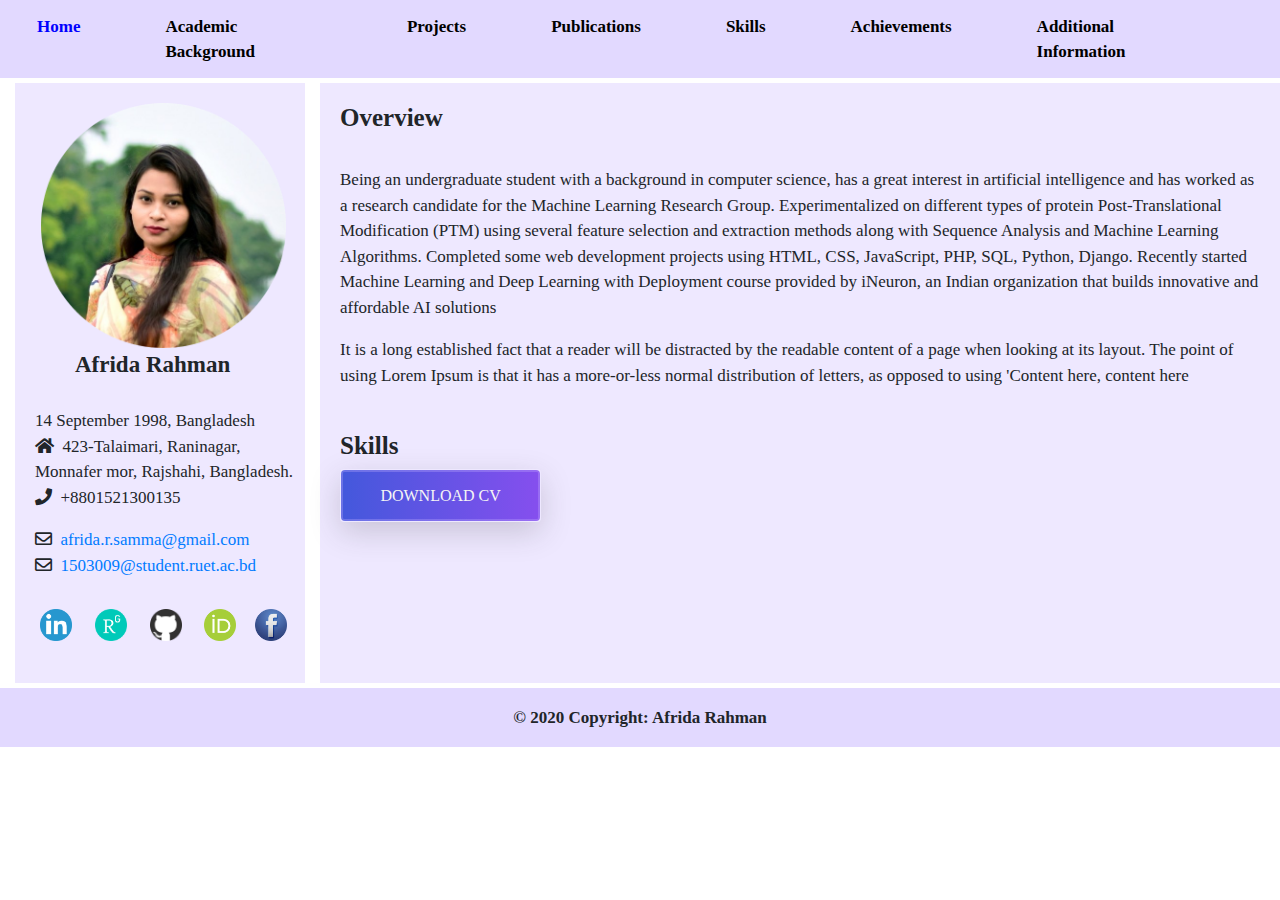
==== Index.html @ b827f850 "init commit" ====
<!DOCTYPE html>
<html lang="en">

<head>
    <meta charset="UTF-8">
    <meta name="viewport" content="width=device-width, initial-scale=1.0">
    <meta http-equiv="X-UA-Compatible" content="ie=edge">
    <title>Samma's Portfolio</title>


    <!--  Bootstrap css file  -->
    <link rel="stylesheet" href="./css/bootstrap.min.css">

    <!--  font awesome icons  -->
    <link rel="stylesheet" href="./css/all.min.css">


    <!--  Magnific Popup css file  -->
    <link rel="stylesheet" href="./vendor/Magnific-Popup/dist/magnific-popup.css">


    <!--  Owl-carousel css file  -->
    <link rel="stylesheet" href="./vendor/owl-carousel/css/owl.carousel.min.css">
    <link rel="stylesheet" href="./vendor/owl-carousel/css/owl.theme.default.min.css">


    <!--  custom css file  -->
    <link rel="stylesheet" href="./css/style.css">

    <!--  Responsive css file  -->
   <!--  <link rel="stylesheet" href="./css/responsive.css"> -->

</head>

<body>


    <!--  ======================= Start Header Area ============================== -->

    <header class="header_area">
        <div class="main-menu">
            <nav class="navbar navbar-expand-lg navbar-light">
                <button class="navbar-toggler" type="button" data-toggle="collapse" data-target="#navbarTogglerDemo01" aria-controls="navbarTogglerDemo01" aria-expanded="false" aria-label="Toggle navigation">
                  <span class="navbar-toggler-icon"></span>
                </button>
                <div class="collapse navbar-collapse" id="navbarTogglerDemo01">
                  <ul class="navbar-nav mr-auto mt-2 mt-lg-0">
                    <li class="nav-item active">
                      <a class="nav-link" href="./Index.html">Home</a>
                    </li>
                    <li class="nav-item">
                        <a class="nav-link" href="./Academic Background.html">Academic Background</a>
                    </li>
                    <li class="nav-item">
                        <a class="nav-link" href="./Projects.html">Projects</a>
                    </li>
                    <li class="nav-item">
                        <a class="nav-link" href="./Publications.html">Publications</a>
                    </li>
                    <li class="nav-item">
                        <a class="nav-link" href="./Skills.html">Skills</a>
                    </li>
                    <li class="nav-item">
                        <a class="nav-link" href="./Achievements.html">Achievements</a>
                    </li>
                    <li class="nav-item">
                        <a class="nav-link" href="./Contact.html">Additional Information</a>
                    </li>
                  </ul>
                </div>
              </nav>
        </div>
    </header>

    <!--  ======================= End Header Area ============================== -->
    <!--  ======================= start left-bar Area ============================== -->
    <main class="site-main">
		
		<section class="about-area"">
            <div class="container-fluid" >
                <div class="row">
                    <div class="col-lg-3 col-md-12">
                        <div class="about-image">
                            <img src="./img/me-c.png" class="img-fluid" style="height:245px; padding-left:6px;" alt="Responsive image"/>
							<p> 
							  <strong style="padding-left:40px; font-size:23px;">Afrida Rahman</strong></br></br>
							  14 September 1998, Bangladesh</br>
							  <i class="fas fa-home"></i> &nbsp;423-Talaimari, Raninagar, Monnafer mor, Rajshahi, Bangladesh.</br>
							  <i class="fas fa-phone"></i>&nbsp; +8801521300135</br>
							  
							  <li class="far fa-envelope">&nbsp;&nbsp;<a href="mailto:afrida.r.samma@gmail.com">afrida.r.samma@gmail.com</a></li>
							  <li class="far fa-envelope">&nbsp;&nbsp;<a href="mailto:1503009@student.ruet.ac.bd">1503009@student.ruet.ac.bd</a></li>
							  </br></br>
							  
							  <div>
							  <a href="https://www.linkedin.com/in/afridarahman/">
								  <img src="./img/link.png" alt="Linkedin"  style="width:42px;height:42px;padding:5px;">
							  </a>&nbsp;
							  <a href="https://www.researchgate.net/profile/Afrida_Rahman2">
								  <img src="./img/research.png" alt="ResearchGate"  style="width:42px;height:42px;padding:5px;">
							  </a>&nbsp;
							  <a href="https://github.com/AfridaRSam">
								  <img src="./img/github.png" alt="GitHub"  style="width:42px;height:42px;padding:5px;">
							  </a>&nbsp;
							  <a itemprop="sameAs" 
							  content="https://orcid.org/0000-0002-6724-0338" href="https://orcid.org/0000-0002-6724-0338" 
							  target="orcid.widget" rel="me noopener noreferrer">
							  <img src="./img/orcid.png" 
							  style="width:42px;height:42px;padding:5px;" alt="ORCID"></a>&nbsp;
							  <a href="https://www.facebook.com/profile.php?id=100010995120492">
								  <img src="./img/fb.png" alt="facebook"  style="width:42px;height:42px;padding:5px;">
							  </a>
							</div>
						  </p>
                        </div>
                    </div>
                    <div class="col-lg-9 col-md-12 about-title">
                        <h3>Overview</h3>
                        <div class="paragraph py-4" >
                            <p>
                                Being an undergraduate student with a background in computer science, has a great interest in artificial intelligence and has worked as a research candidate for the Machine Learning Research Group. Experimentalized on different types of protein Post-Translational Modification (PTM) using several feature selection and extraction methods along with Sequence Analysis and Machine Learning Algorithms. Completed some web development projects using HTML, CSS, JavaScript, PHP, SQL, Python, Django. Recently started Machine Learning and Deep Learning with Deployment course provided by iNeuron, an Indian organization that builds innovative and affordable AI solutions</p>
                            <p>
                                It is a long established fact that a reader will be distracted by the readable content
                                of a page when looking at its layout. The point of using Lorem Ipsum is that it has a
                                more-or-less normal distribution of letters, as opposed to using 'Content here, content
                                here
                            </p>
                        </div>
						<h3>Skills</h3>
                        <button type="button" class="btn button primary-button text-uppercase">Download cv</button>
                    </div>
                </div>
            </div>
        </section>
       <!--  ======================= start left-bar Area ============================== -->
    </main>
    <!--  ======================= End Main Area ================================ -->

  <!--  ====================== start footer Area =============================  -->
<footer class="page-footer font-small cyan darken-3" style="background-color:rgba(198, 179, 255,0.5);">

  <!-- Copyright -->
  <div class="footer-copyright text-center py-3"><b>© 2020 Copyright: Afrida Rahman </b></div>
  <!-- Copyright -->

</footer>
<!--  ====================== End footer Area =============================  -->

    <!--  Jquery js file  -->
    <script src="./js/jquery.3.4.1.js"></script>

    <!--  Bootstrap js file  -->
    <script src="./js/bootstrap.min.js"></script>

    <!--  isotope js library  -->
    <script src="./vendor/isotope/isotope.min.js"></script>

    <!--  Magnific popup script file  -->
    <script src="./vendor/Magnific-Popup/dist/jquery.magnific-popup.min.js"></script>

    <!--  Owl-carousel js file  -->
    <script src="./vendor/owl-carousel/js/owl.carousel.min.js"></script>

    <!--  custom js file  -->
    <script src="./js/main.js"></script>


</body>

</html>
---- css/style.css ----
/* import fonts from fonts.css file */ 
@import url(./fonts.css);


/* css variables */ 
@import url(./partials/_variables.css);

/* import global styling */ 
@import url(./partials/_global.css);



/* *****start navigation***** */ 
*{
	font-family: 'Times New Roman', Times, serif;
	font-size: 17px;
}

.header_area .main-menu .navbar{
    background-color: rgba(198, 179, 255,0.5); 
    font-family: 'Times New Roman', Times, serif;
    font-weight: bold;	
	position : auto;
}
.header_area .main-menu .nav-item .nav-link{
    padding:5px 65px 5px 20px;
    color:black;
}
.header_area .main-menu .navbar-nav .active a{
    color:blue;
}
.header_area .main-menu .navbar-nav a:hover{
    background: blue;
    -webkit-background-clip: text;
    -webkit-text-fill-color: transparent;
}

/* *****end navigation****** */ 

/* *****start left bar****** */
.site-main .about-area .about-image{
	background-color: rgba(198, 179, 255,0.3); 
	padding-left: 20px;
	padding-top:20px;
	padding-bottom:20px;
	margin-top:5px ;
	margin-bottom:5px;
	position:sticky;
	height:98.5%;
}

/* *****end left bar***** */


/* *****start middle card***** */
.site-main .about-area .about-title{
	padding-left: 20px;
	padding-right:20px;
	padding-top:20px;
	padding-bottom:20px;
	margin-top:5px ;
	margin-bottom:5px;

	background-color: rgba(198, 179, 255,0.3); 
}
/* *****end middle card***** */

/* *****start middle card for publictions***** */
.site-main .about-area .about-title .heading{
    font-size: 25px;
    font-weight: bold;
}
.site-main .about-area .about-title .heading-for-journal{
    font-size: 20px;
    font-weight: bold;
    margin-left: 1%;
    padding-top: 10px;
    padding-bottom: 0px;
}
.site-main .about-area .about-title .card{
    margin-left:20px;
    margin-top: 16px; 
}
.site-main .about-area .about-title .card .card-header:hover{
    box-shadow: var(--box-shadow);
}
.site-main .about-area .about-title .card .card-header{
    font-size: 17px;
    background-color:rgba(198, 179, 255,0.1);
}
.site-main .about-area .about-title .card .card-body {
    padding-top:7px;
    padding-bottom: 0px;
    font-size: 17px;    
}

/* *****end middle card for publictions***** */

/* *****start middle card for background***** */
.site-main .about-area .about-title .academic-class .container h2{
	padding-top:20px;
	padding-bottom:10px;
    font-size: 25px;
    font-weight: bold;
}
.site-main .about-area .about-title .academic-class .container{
	font-size:17px;
	
}
/* *****end middle card for background***** */
/* *****start middle card for skill***** */
.myIcon{
  margin: 5px;
}
.myIcon-space{
  margin-top: 5px;
  margin-bottom: 5px;
  padding: none;
}
/* *****end middle card for skill***** */
/* *****start middle card for achievement***** */

.site-main .about-area .about-title ul li{
	font-size:17px;
}
.site-main .about-area .about-title h3{
    font-size: 25px;
    font-weight: bold;
}

/* *****start middle card for achievement***** */
---- css/responsive.css ----
/* if the viewport is equal to 340px or less than that */ 
@media only screen and (max-width: 340px){
    .header_area .main-menu .navbar,
    .header_area .main-menu .navbar .navbar-brand,
    .site-main .subscribe-us-area .subscribe .subscribe-title,
    .site-main .subscribe-us-area .subscribe .subscribe-title p, h4,
    .site-main .services-area,
    .site-main .subscribe-us-area .subscribe
    {
        padding: 2%;
        margin: 0%;
    }

    .site-main .site-banner .site-title h1{
        font-size: 41px;
    }

    .site-main .subscribe-us-area .subscribe form .input-textbox input{
        width: 15rem    !important;
    }

    .site-main > .services-area .services{
        width: 13rem;
    }

}


/* if the viewport is equal to 340px or less than that */ 
@media only screen and (max-width: 792px){
    .site-main .about-area .about-title h2 > span{
        font-size: 31px;
        letter-spacing: 10px;
    }

    .site-main .brand-area .experience-area .years-area{
        padding-left: 1%;
        width: 49%;
    }

    .site-main .brand-area .experience-area .bg-panel{
        margin-left: 30%;
        width: 80%;   
    }

    .site-main .brand-area .experience-area .call-area{
        padding-left: 3%;
    }

    .site-main .project-area .button-group button{
        font: normal 500 18px/40px var(--roboto);
    }

    .site-main .about-area .about-title p{
        padding: 0%;
    }

    .site-main .subscribe-us-area .subscribe form .input-textbox input{
        width: 20rem;
        margin: 5%;
    }
}



/* if the viewport is equal to 1910px or less than that */ 
@media only screen and (max-width: 1910px){
    .header_area .main-menu .navbar{
        padding: 1rem;
    }

    .container{
        max-width: 90%;
    }

    .site-main .brand-area,
    .site-main .services-area .services-title,
    .site-main .about-area{
        padding: 3% 4%;
    }


}
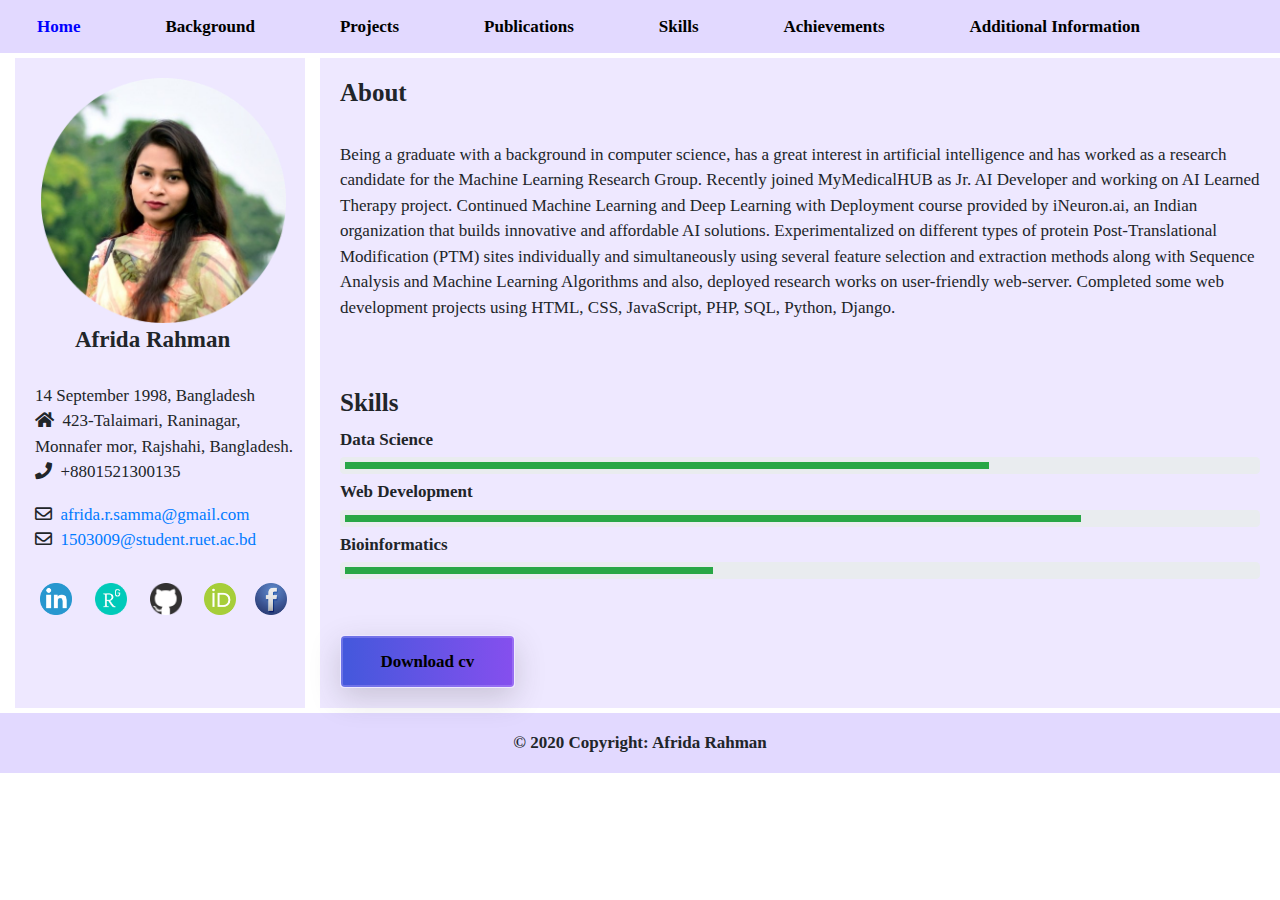
==== commit e8fb49c2: "changecv" ====
--- a/Index.html
+++ b/Index.html
@@ -5,7 +5,7 @@
     <meta charset="UTF-8">
     <meta name="viewport" content="width=device-width, initial-scale=1.0">
     <meta http-equiv="X-UA-Compatible" content="ie=edge">
-    <title>Samma's Portfolio</title>
+    <title>Home</title>
 
 
     <!--  Bootstrap css file  -->
@@ -49,7 +49,7 @@
                       <a class="nav-link" href="./Index.html">Home</a>
                     </li>
                     <li class="nav-item">
-                        <a class="nav-link" href="./Academic Background.html">Academic Background</a>
+                        <a class="nav-link" href="./Academic Background.html">Background</a>
                     </li>
                     <li class="nav-item">
                         <a class="nav-link" href="./Projects.html">Projects</a>
@@ -115,19 +115,30 @@
                         </div>
                     </div>
                     <div class="col-lg-9 col-md-12 about-title">
-                        <h3>Overview</h3>
+                        <h3>About</h3>
                         <div class="paragraph py-4" >
-                            <p>
-                                Being an undergraduate student with a background in computer science, has a great interest in artificial intelligence and has worked as a research candidate for the Machine Learning Research Group. Experimentalized on different types of protein Post-Translational Modification (PTM) using several feature selection and extraction methods along with Sequence Analysis and Machine Learning Algorithms. Completed some web development projects using HTML, CSS, JavaScript, PHP, SQL, Python, Django. Recently started Machine Learning and Deep Learning with Deployment course provided by iNeuron, an Indian organization that builds innovative and affordable AI solutions</p>
-                            <p>
-                                It is a long established fact that a reader will be distracted by the readable content
-                                of a page when looking at its layout. The point of using Lorem Ipsum is that it has a
-                                more-or-less normal distribution of letters, as opposed to using 'Content here, content
-                                here
+                            <p>Being a graduate with a background in computer science, has a great interest in artificial intelligence and has worked as a research candidate for the Machine Learning Research Group. Recently joined MyMedicalHUB as Jr. AI Developer and working on AI Learned Therapy project. Continued Machine Learning and Deep Learning with Deployment course provided by iNeuron.ai, an Indian organization that builds innovative and affordable AI solutions. Experimentalized on different types of protein Post-Translational Modification (PTM) sites individually and simultaneously using several feature selection and extraction methods along with Sequence Analysis and Machine Learning Algorithms and also, deployed research works on user-friendly web-server. Completed some web development projects using HTML, CSS, JavaScript, PHP, SQL, Python, Django.
                             </p>
                         </div>
+						<br>
 						<h3>Skills</h3>
-                        <button type="button" class="btn button primary-button text-uppercase">Download cv</button>
+						<strong> Data Science </strong>
+						<div class="progress myIcon-space">
+						  <div class="progress-bar bg-success myIcon" role="progressbar" style="width: 70%" aria-valuenow="25" aria-valuemin="0" aria-valuemax="100"></div>
+						</div>
+						
+						<strong> Web Development </strong>
+						<div class="progress myIcon-space">
+						  <div class="progress-bar bg-success myIcon" role="progressbar" style="width: 80%" aria-valuenow="25" aria-valuemin="0" aria-valuemax="100"></div>
+						</div>
+						
+						<strong> Bioinformatics </strong>
+						<div class="progress myIcon-space">
+						  <div class="progress-bar bg-success myIcon" role="progressbar" style="width: 40%" aria-valuenow="25" aria-valuemin="0" aria-valuemax="100"></div>
+						</div>
+						<br></br>
+                        <button type="button" class="btn button primary-button " style="font-family:'Times New Roman', Times, serif;">
+						<a href="./img/CV_Afrida_Rahman.pdf" style="color:black;"download><b>Download cv</b></a></button>
                     </div>
                 </div>
             </div>
--- a/css/style.css
+++ b/css/style.css
@@ -76,11 +76,12 @@
     font-weight: bold;
     margin-left: 1%;
     padding-top: 10px;
-    padding-bottom: 0px;
+    padding-bottom: 10px;
 }
 .site-main .about-area .about-title .card{
     margin-left:20px;
     margin-top: 16px; 
+	margin-bottom:20px;
 }
 .site-main .about-area .about-title .card .card-header:hover{
     box-shadow: var(--box-shadow);
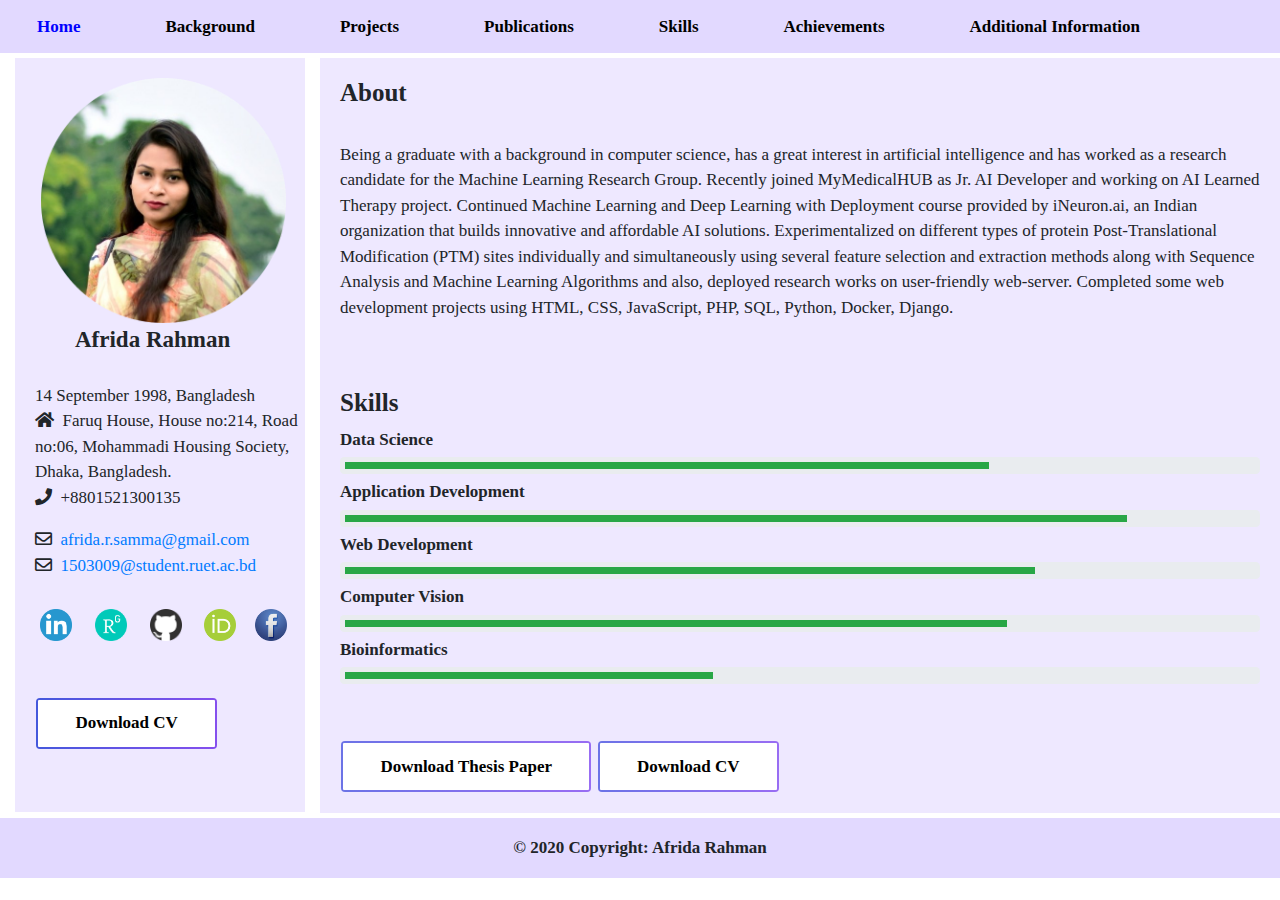
==== commit 84fe6cb8: "changed the position of thesis" ====
--- a/Index.html
+++ b/Index.html
@@ -85,7 +85,7 @@
 							<p> 
 							  <strong style="padding-left:40px; font-size:23px;">Afrida Rahman</strong></br></br>
 							  14 September 1998, Bangladesh</br>
-							  <i class="fas fa-home"></i> &nbsp;423-Talaimari, Raninagar, Monnafer mor, Rajshahi, Bangladesh.</br>
+							  <i class="fas fa-home"></i> &nbsp;Faruq House, House no:214, Road no:06, Mohammadi Housing Society, Dhaka, Bangladesh.</br>
 							  <i class="fas fa-phone"></i>&nbsp; +8801521300135</br>
 							  
 							  <li class="far fa-envelope">&nbsp;&nbsp;<a href="mailto:afrida.r.samma@gmail.com">afrida.r.samma@gmail.com</a></li>
@@ -99,7 +99,7 @@
 							  <a href="https://www.researchgate.net/profile/Afrida_Rahman2">
 								  <img src="./img/research.png" alt="ResearchGate"  style="width:42px;height:42px;padding:5px;">
 							  </a>&nbsp;
-							  <a href="https://github.com/AfridaRSam">
+							  <a href="https://github.com/Afrida-Rahman">
 								  <img src="./img/github.png" alt="GitHub"  style="width:42px;height:42px;padding:5px;">
 							  </a>&nbsp;
 							  <a itemprop="sameAs" 
@@ -111,13 +111,17 @@
 								  <img src="./img/fb.png" alt="facebook"  style="width:42px;height:42px;padding:5px;">
 							  </a>
 							</div>
+							
+							  </br></br>
+							  <button type="button" class="btn button secondary-button " style="font-family:'Times New Roman', Times, serif;">
+						      <a href="./documents/CV_Afrida_Rahman.pdf" style="color:black;"download><b>Download CV</b></a></button>
 						  </p>
                         </div>
                     </div>
                     <div class="col-lg-9 col-md-12 about-title">
                         <h3>About</h3>
                         <div class="paragraph py-4" >
-                            <p>Being a graduate with a background in computer science, has a great interest in artificial intelligence and has worked as a research candidate for the Machine Learning Research Group. Recently joined MyMedicalHUB as Jr. AI Developer and working on AI Learned Therapy project. Continued Machine Learning and Deep Learning with Deployment course provided by iNeuron.ai, an Indian organization that builds innovative and affordable AI solutions. Experimentalized on different types of protein Post-Translational Modification (PTM) sites individually and simultaneously using several feature selection and extraction methods along with Sequence Analysis and Machine Learning Algorithms and also, deployed research works on user-friendly web-server. Completed some web development projects using HTML, CSS, JavaScript, PHP, SQL, Python, Django.
+                            <p>Being a graduate with a background in computer science, has a great interest in artificial intelligence and has worked as a research candidate for the Machine Learning Research Group. Recently joined MyMedicalHUB as Jr. AI Developer and working on AI Learned Therapy project. Continued Machine Learning and Deep Learning with Deployment course provided by iNeuron.ai, an Indian organization that builds innovative and affordable AI solutions. Experimentalized on different types of protein Post-Translational Modification (PTM) sites individually and simultaneously using several feature selection and extraction methods along with Sequence Analysis and Machine Learning Algorithms and also, deployed research works on user-friendly web-server. Completed some web development projects using HTML, CSS, JavaScript, PHP, SQL, Python, Docker, Django.
                             </p>
                         </div>
 						<br>
@@ -125,11 +129,20 @@
 						<strong> Data Science </strong>
 						<div class="progress myIcon-space">
 						  <div class="progress-bar bg-success myIcon" role="progressbar" style="width: 70%" aria-valuenow="25" aria-valuemin="0" aria-valuemax="100"></div>
+						</div>						
+						<strong> Application Development </strong>
+						<div class="progress myIcon-space">
+						  <div class="progress-bar bg-success myIcon" role="progressbar" style="width: 85%" aria-valuenow="25" aria-valuemin="0" aria-valuemax="100"></div>
 						</div>
 						
 						<strong> Web Development </strong>
 						<div class="progress myIcon-space">
-						  <div class="progress-bar bg-success myIcon" role="progressbar" style="width: 80%" aria-valuenow="25" aria-valuemin="0" aria-valuemax="100"></div>
+						  <div class="progress-bar bg-success myIcon" role="progressbar" style="width: 75%" aria-valuenow="25" aria-valuemin="0" aria-valuemax="100"></div>
+						</div>
+						
+						<strong> Computer Vision </strong>
+						<div class="progress myIcon-space">
+						  <div class="progress-bar bg-success myIcon" role="progressbar" style="width: 72%" aria-valuenow="25" aria-valuemin="0" aria-valuemax="100"></div>
 						</div>
 						
 						<strong> Bioinformatics </strong>
@@ -137,8 +150,10 @@
 						  <div class="progress-bar bg-success myIcon" role="progressbar" style="width: 40%" aria-valuenow="25" aria-valuemin="0" aria-valuemax="100"></div>
 						</div>
 						<br></br>
-                        <button type="button" class="btn button primary-button " style="font-family:'Times New Roman', Times, serif;">
-						<a href="./img/CV_Afrida_Rahman.pdf" style="color:black;"download><b>Download cv</b></a></button>
+						<button type="button" class="btn button secondary-button " style="font-family:'Times New Roman', Times, serif;">
+						<a href="./documents/BSc_Thesis.pdf" style="color:black;"download><b>Download Thesis Paper</b></a></button>
+                        <button type="button" class="btn button secondary-button " style="font-family:'Times New Roman', Times, serif;">
+						<a href="./documents/CV_Afrida_Rahman.pdf" style="color:black;"download><b>Download CV</b></a></button>
                     </div>
                 </div>
             </div>
@@ -178,4 +193,4 @@
 
 </body>
 
-</html>+</html>
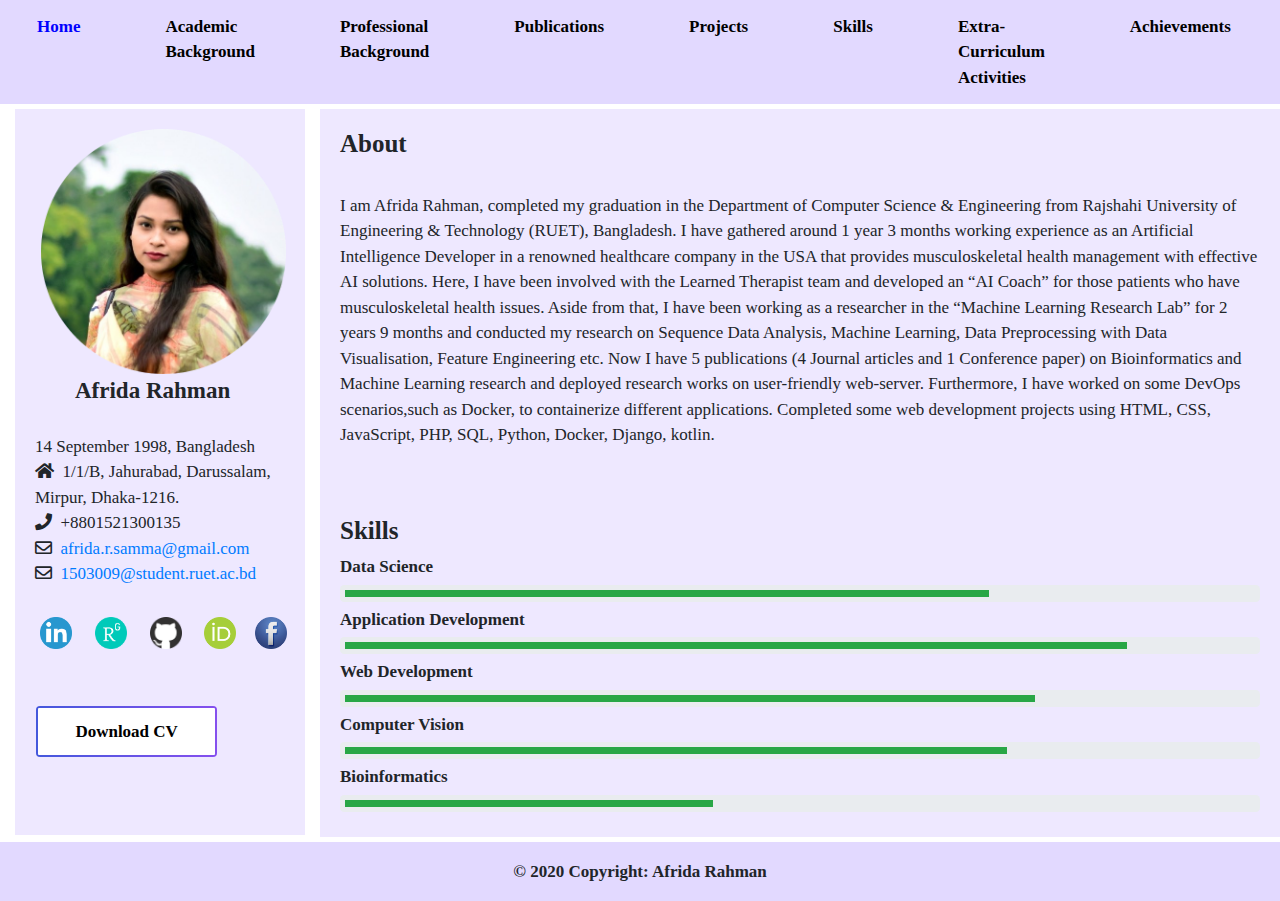
==== commit 0691b432: "fixed issues" ====
--- a/Index.html
+++ b/Index.html
@@ -49,22 +49,28 @@
                       <a class="nav-link" href="./Index.html">Home</a>
                     </li>
                     <li class="nav-item">
-                        <a class="nav-link" href="./Academic Background.html">Background</a>
+                        <a class="nav-link" href="./Academic Background.html">Academic Background</a>
+                    </li>
+                    <li class="nav-item">
+                        <a class="nav-link" href="./professional Background.html">Professional Background</a>
+                    </li>
+                    <li class="nav-item">
+                        <a class="nav-link" href="./Publications.html">Publications</a>
                     </li>
                     <li class="nav-item">
                         <a class="nav-link" href="./Projects.html">Projects</a>
                     </li>
                     <li class="nav-item">
-                        <a class="nav-link" href="./Publications.html">Publications</a>
-                    </li>
-                    <li class="nav-item">
                         <a class="nav-link" href="./Skills.html">Skills</a>
                     </li>
                     <li class="nav-item">
+                        <a class="nav-link" href="./Extra-Curriculum Activities.html">Extra-Curriculum Activities</a>
+                    </li>
+                    <li class="nav-item">                
                         <a class="nav-link" href="./Achievements.html">Achievements</a>
                     </li>
                     <li class="nav-item">
-                        <a class="nav-link" href="./Contact.html">Additional Information</a>
+                        <a class="nav-link" href="./References.html">References</a>
                     </li>
                   </ul>
                 </div>
@@ -76,16 +82,15 @@
     <!--  ======================= start left-bar Area ============================== -->
     <main class="site-main">
 		
-		<section class="about-area"">
+		<section class="about-area">
             <div class="container-fluid" >
                 <div class="row">
-                    <div class="col-lg-3 col-md-12">
+<div class="col-lg-3 col-md-12">
                         <div class="about-image">
-                            <img src="./img/me-c.png" class="img-fluid" style="height:245px; padding-left:6px;" alt="Responsive image"/>
-							<p> 
+                            <img src="./img/me-c.png" class="img-fluid" style="height:245px; padding-left:6px;" alt="Responsive image"/></br>
 							  <strong style="padding-left:40px; font-size:23px;">Afrida Rahman</strong></br></br>
 							  14 September 1998, Bangladesh</br>
-							  <i class="fas fa-home"></i> &nbsp;Faruq House, House no:214, Road no:06, Mohammadi Housing Society, Dhaka, Bangladesh.</br>
+							  <i class="fas fa-home"></i> &nbsp;1/1/B, Jahurabad, Darussalam, Mirpur, Dhaka-1216.</br>
 							  <i class="fas fa-phone"></i>&nbsp; +8801521300135</br>
 							  
 							  <li class="far fa-envelope">&nbsp;&nbsp;<a href="mailto:afrida.r.samma@gmail.com">afrida.r.samma@gmail.com</a></li>
@@ -112,6 +117,7 @@
 							  </a>
 							</div>
 							
+							
 							  </br></br>
 							  <button type="button" class="btn button secondary-button " style="font-family:'Times New Roman', Times, serif;">
 						      <a href="./documents/CV_Afrida_Rahman.pdf" style="color:black;"download><b>Download CV</b></a></button>
@@ -121,7 +127,14 @@
                     <div class="col-lg-9 col-md-12 about-title">
                         <h3>About</h3>
                         <div class="paragraph py-4" >
-                            <p>Being a graduate with a background in computer science, has a great interest in artificial intelligence and has worked as a research candidate for the Machine Learning Research Group. Recently joined MyMedicalHUB as Jr. AI Developer and working on AI Learned Therapy project. Continued Machine Learning and Deep Learning with Deployment course provided by iNeuron.ai, an Indian organization that builds innovative and affordable AI solutions. Experimentalized on different types of protein Post-Translational Modification (PTM) sites individually and simultaneously using several feature selection and extraction methods along with Sequence Analysis and Machine Learning Algorithms and also, deployed research works on user-friendly web-server. Completed some web development projects using HTML, CSS, JavaScript, PHP, SQL, Python, Docker, Django.
+                            <p> I am Afrida Rahman, completed my graduation in the Department of Computer Science & Engineering from Rajshahi University of Engineering & Technology (RUET),
+                                Bangladesh. I have gathered around 1 year 3 months working experience as an Artificial Intelligence Developer in a renowned healthcare company in the USA that
+                                provides musculoskeletal health management with effective AI solutions. Here, I have been involved with the Learned Therapist team and developed an “AI Coach” for those patients who have musculoskeletal health issues.
+                            Aside from that, I have been working as a researcher in the “Machine Learning Research Lab” for 2 years 9 months and
+                                conducted my research on Sequence Data Analysis, Machine Learning, Data Preprocessing with Data Visualisation, Feature Engineering etc.
+                                Now I have 5 publications (4 Journal articles and 1 Conference paper) on Bioinformatics and Machine Learning research and deployed research works on user-friendly web-server.
+                            Furthermore, I have worked on some DevOps scenarios,such as Docker, to containerize different applications.
+                                Completed some web development projects using HTML, CSS, JavaScript, PHP, SQL, Python, Docker, Django, kotlin.
                             </p>
                         </div>
 						<br>
@@ -149,11 +162,6 @@
 						<div class="progress myIcon-space">
 						  <div class="progress-bar bg-success myIcon" role="progressbar" style="width: 40%" aria-valuenow="25" aria-valuemin="0" aria-valuemax="100"></div>
 						</div>
-						<br></br>
-						<button type="button" class="btn button secondary-button " style="font-family:'Times New Roman', Times, serif;">
-						<a href="./documents/BSc_Thesis.pdf" style="color:black;"download><b>Download Thesis Paper</b></a></button>
-                        <button type="button" class="btn button secondary-button " style="font-family:'Times New Roman', Times, serif;">
-						<a href="./documents/CV_Afrida_Rahman.pdf" style="color:black;"download><b>Download CV</b></a></button>
                     </div>
                 </div>
             </div>
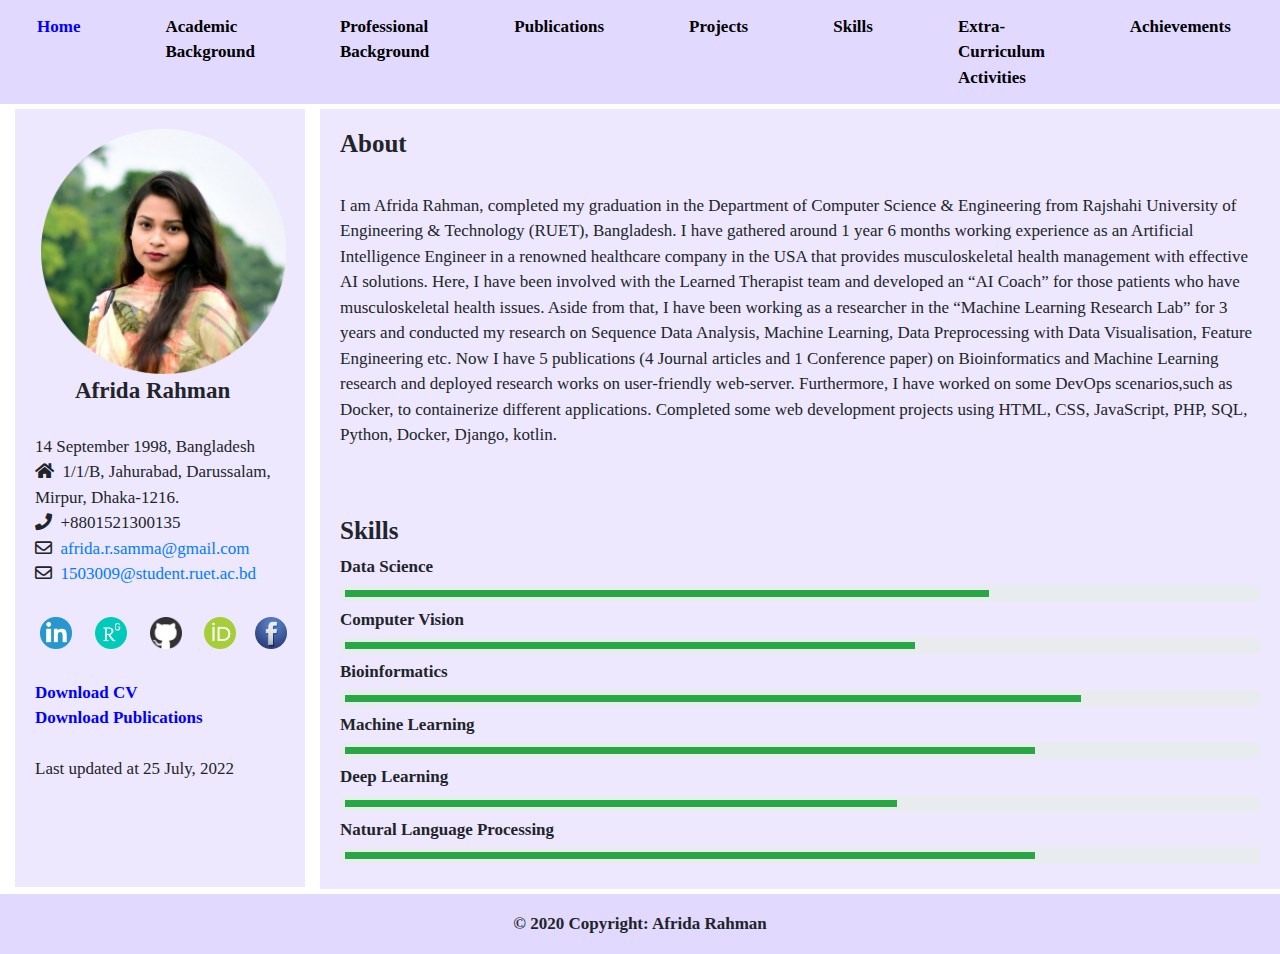
==== commit 9d67d56b: "Added publications pdf" ====
--- a/Index.html
+++ b/Index.html
@@ -85,7 +85,7 @@
 		<section class="about-area">
             <div class="container-fluid" >
                 <div class="row">
-<div class="col-lg-3 col-md-12">
+                    <div class="col-lg-3 col-md-12">
                         <div class="about-image">
                             <img src="./img/me-c.png" class="img-fluid" style="height:245px; padding-left:6px;" alt="Responsive image"/></br>
 							  <strong style="padding-left:40px; font-size:23px;">Afrida Rahman</strong></br></br>
@@ -115,26 +115,23 @@
 							  <a href="https://www.facebook.com/profile.php?id=100010995120492">
 								  <img src="./img/fb.png" alt="facebook"  style="width:42px;height:42px;padding:5px;">
 							  </a>
-							</div>
-							
-							
-							  </br></br>
-							  <button type="button" class="btn button secondary-button " style="font-family:'Times New Roman', Times, serif;">
-						      <a href="./documents/CV_Afrida_Rahman.pdf" style="color:black;"download><b>Download CV</b></a></button>
-						  </p>
+							</div><br>
+							<a href="./documents/CV_Afrida_Rahman.pdf" style="color:blue;"download><b>Download CV</b></a><br>
+							<a href="./documents/Publications.pdf" style="color:blue;"download><b>Download Publications</b></a>
+							<br><br><p>Last updated at 25 July, 2022</p>
                         </div>
                     </div>
                     <div class="col-lg-9 col-md-12 about-title">
                         <h3>About</h3>
                         <div class="paragraph py-4" >
                             <p> I am Afrida Rahman, completed my graduation in the Department of Computer Science & Engineering from Rajshahi University of Engineering & Technology (RUET),
-                                Bangladesh. I have gathered around 1 year 3 months working experience as an Artificial Intelligence Developer in a renowned healthcare company in the USA that
-                                provides musculoskeletal health management with effective AI solutions. Here, I have been involved with the Learned Therapist team and developed an “AI Coach” for those patients who have musculoskeletal health issues.
-                            Aside from that, I have been working as a researcher in the “Machine Learning Research Lab” for 2 years 9 months and
-                                conducted my research on Sequence Data Analysis, Machine Learning, Data Preprocessing with Data Visualisation, Feature Engineering etc.
-                                Now I have 5 publications (4 Journal articles and 1 Conference paper) on Bioinformatics and Machine Learning research and deployed research works on user-friendly web-server.
-                            Furthermore, I have worked on some DevOps scenarios,such as Docker, to containerize different applications.
-                                Completed some web development projects using HTML, CSS, JavaScript, PHP, SQL, Python, Docker, Django, kotlin.
+                                Bangladesh. I have gathered around 1 year 6 months working experience as an Artificial Intelligence Engineer in a renowned healthcare company in the USA that
+                                provides musculoskeletal health management with effective AI solutions. Here, I have been involved with the Learned Therapist team and developed an “AI Coach”
+                                for those patients who have musculoskeletal health issues. Aside from that, I have been working as a researcher in the “Machine Learning Research Lab” for 3 years
+                                and conducted my research on Sequence Data Analysis, Machine Learning, Data Preprocessing with Data Visualisation, Feature Engineering etc. Now I have 5 publications
+                                (4 Journal articles and 1 Conference paper) on Bioinformatics and Machine Learning research and deployed research works on user-friendly web-server. Furthermore,
+                                I have worked on some DevOps scenarios,such as Docker, to containerize different applications. Completed some web development projects using HTML, CSS, JavaScript,
+                                PHP, SQL, Python, Docker, Django, kotlin.
                             </p>
                         </div>
 						<br>
@@ -142,25 +139,31 @@
 						<strong> Data Science </strong>
 						<div class="progress myIcon-space">
 						  <div class="progress-bar bg-success myIcon" role="progressbar" style="width: 70%" aria-valuenow="25" aria-valuemin="0" aria-valuemax="100"></div>
-						</div>						
-						<strong> Application Development </strong>
-						<div class="progress myIcon-space">
-						  <div class="progress-bar bg-success myIcon" role="progressbar" style="width: 85%" aria-valuenow="25" aria-valuemin="0" aria-valuemax="100"></div>
-						</div>
-						
-						<strong> Web Development </strong>
-						<div class="progress myIcon-space">
-						  <div class="progress-bar bg-success myIcon" role="progressbar" style="width: 75%" aria-valuenow="25" aria-valuemin="0" aria-valuemax="100"></div>
 						</div>
 						
 						<strong> Computer Vision </strong>
 						<div class="progress myIcon-space">
-						  <div class="progress-bar bg-success myIcon" role="progressbar" style="width: 72%" aria-valuenow="25" aria-valuemin="0" aria-valuemax="100"></div>
+						  <div class="progress-bar bg-success myIcon" role="progressbar" style="width: 62%" aria-valuenow="25" aria-valuemin="0" aria-valuemax="100"></div>
 						</div>
 						
 						<strong> Bioinformatics </strong>
 						<div class="progress myIcon-space">
-						  <div class="progress-bar bg-success myIcon" role="progressbar" style="width: 40%" aria-valuenow="25" aria-valuemin="0" aria-valuemax="100"></div>
+						  <div class="progress-bar bg-success myIcon" role="progressbar" style="width: 80%" aria-valuenow="25" aria-valuemin="0" aria-valuemax="100"></div>
+						</div>
+
+						<strong> Machine Learning </strong>
+						<div class="progress myIcon-space">
+						  <div class="progress-bar bg-success myIcon" role="progressbar" style="width: 75%" aria-valuenow="25" aria-valuemin="0" aria-valuemax="100"></div>
+						</div>
+
+                        <strong> Deep Learning </strong>
+						<div class="progress myIcon-space">
+						  <div class="progress-bar bg-success myIcon" role="progressbar" style="width: 60%" aria-valuenow="25" aria-valuemin="0" aria-valuemax="100"></div>
+						</div>
+
+                        <strong> Natural Language Processing </strong>
+						<div class="progress myIcon-space">
+						  <div class="progress-bar bg-success myIcon" role="progressbar" style="width: 75%" aria-valuenow="25" aria-valuemin="0" aria-valuemax="100"></div>
 						</div>
                     </div>
                 </div>
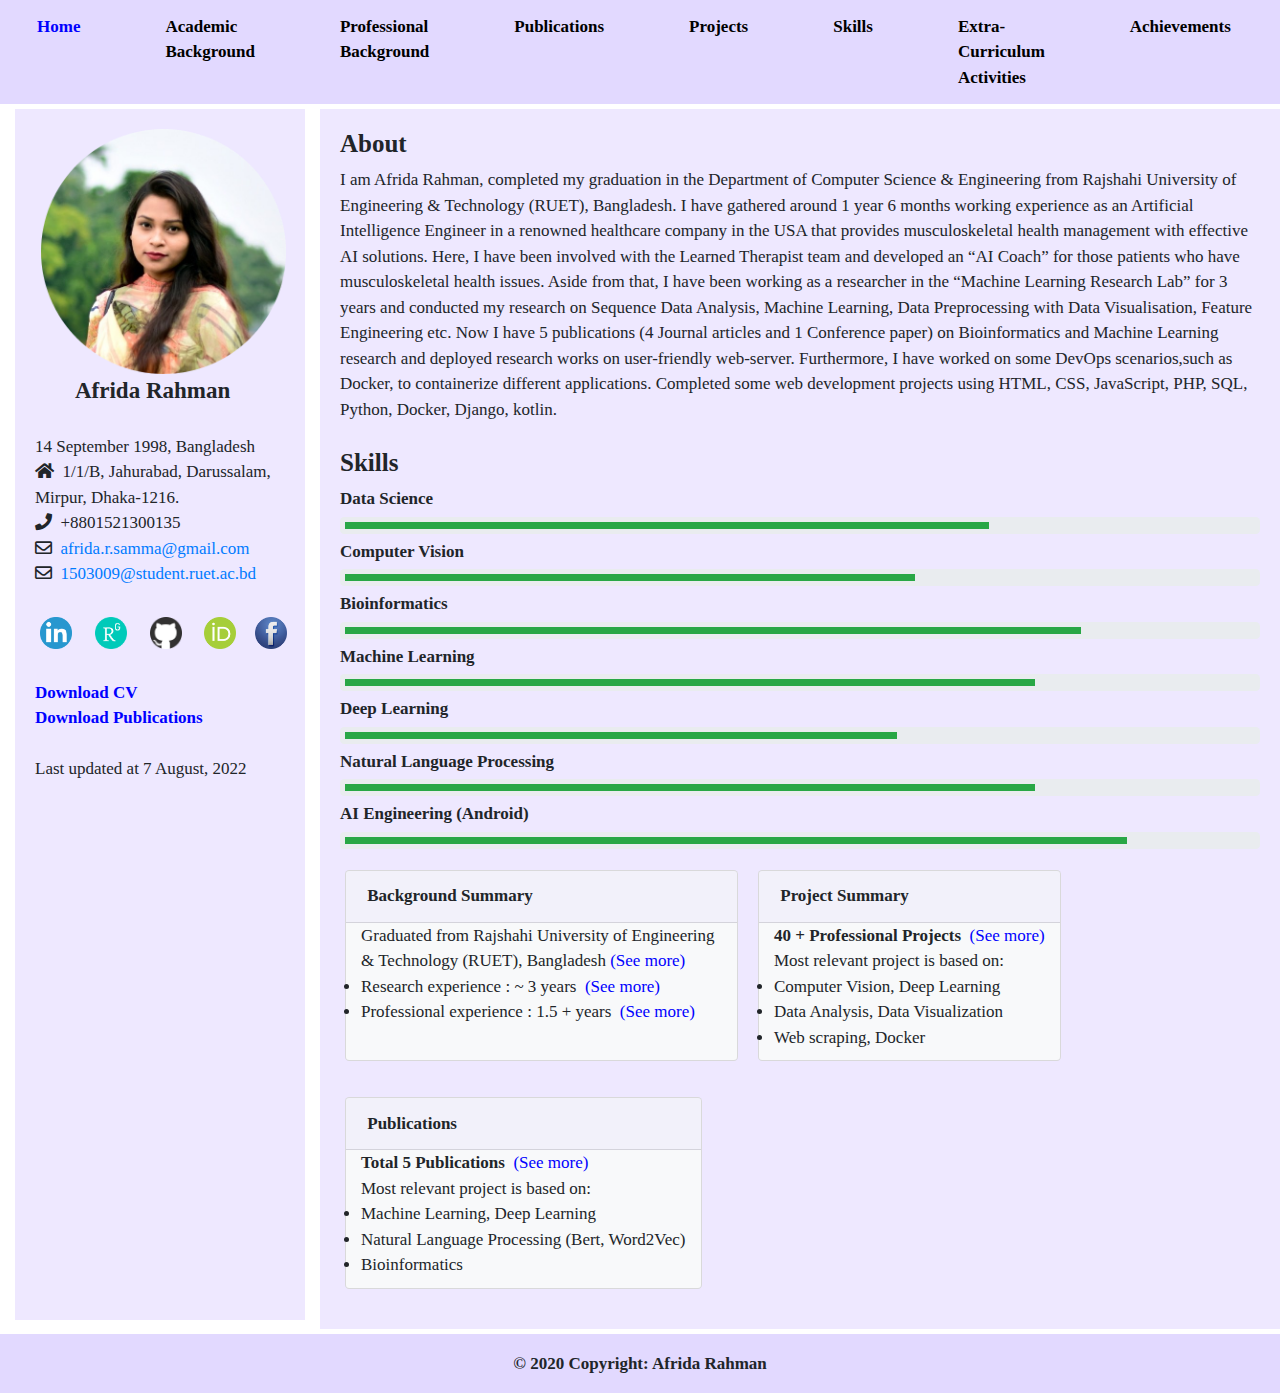
==== commit fa77f334: "added new tab" ====
--- a/Index.html
+++ b/Index.html
@@ -116,15 +116,15 @@
 								  <img src="./img/fb.png" alt="facebook"  style="width:42px;height:42px;padding:5px;">
 							  </a>
 							</div><br>
-							<a href="./documents/CV_Afrida_Rahman.pdf" style="color:blue;"download><b>Download CV</b></a><br>
-							<a href="./documents/Publications.pdf" style="color:blue;"download><b>Download Publications</b></a>
-							<br><br><p>Last updated at 25 July, 2022</p>
+							<a href="./documents/CV_Afrida_Rahman.pdf"target="_blank" style="color:blue;"download><b>Download CV</b></a><br>
+							<a href="./documents/Publications.pdf" target="_blank" style="color:blue;"download><b>Download Publications</b></a>
+							<br><br><p>Last updated at 7 August, 2022</p>
                         </div>
                     </div>
                     <div class="col-lg-9 col-md-12 about-title">
                         <h3>About</h3>
-                        <div class="paragraph py-4" >
-                            <p> I am Afrida Rahman, completed my graduation in the Department of Computer Science & Engineering from Rajshahi University of Engineering & Technology (RUET),
+                        <div>
+                                I am Afrida Rahman, completed my graduation in the Department of Computer Science & Engineering from Rajshahi University of Engineering & Technology (RUET),
                                 Bangladesh. I have gathered around 1 year 6 months working experience as an Artificial Intelligence Engineer in a renowned healthcare company in the USA that
                                 provides musculoskeletal health management with effective AI solutions. Here, I have been involved with the Learned Therapist team and developed an “AI Coach”
                                 for those patients who have musculoskeletal health issues. Aside from that, I have been working as a researcher in the “Machine Learning Research Lab” for 3 years
@@ -132,9 +132,8 @@
                                 (4 Journal articles and 1 Conference paper) on Bioinformatics and Machine Learning research and deployed research works on user-friendly web-server. Furthermore,
                                 I have worked on some DevOps scenarios,such as Docker, to containerize different applications. Completed some web development projects using HTML, CSS, JavaScript,
                                 PHP, SQL, Python, Docker, Django, kotlin.
-                            </p>
-                        </div>
-						<br>
+
+                        </div><br>
 						<h3>Skills</h3>
 						<strong> Data Science </strong>
 						<div class="progress myIcon-space">
@@ -165,6 +164,41 @@
 						<div class="progress myIcon-space">
 						  <div class="progress-bar bg-success myIcon" role="progressbar" style="width: 75%" aria-valuenow="25" aria-valuemin="0" aria-valuemax="100"></div>
 						</div>
+
+                        <strong> AI Engineering (Android) </strong>
+						<div class="progress myIcon-space">
+						  <div class="progress-bar bg-success myIcon" role="progressbar" style="width: 85%" aria-valuenow="25" aria-valuemin="0" aria-valuemax="100"></div>
+						</div>
+                            <div class="row">
+                            <div class="card bg-light">
+                                <div class="card-header"><b>Background Summary</b></div>
+                                <div class="col-md-4" style="max-width: 23rem; height: 12rem; margin-bottom:10px">
+                                    Graduated from Rajshahi University of Engineering & Technology (RUET), Bangladesh <a  href="./Academic Background.html" style="color:blue"> (See more)</a>
+                                        <br><li>Research experience : ~ 3 years<a  href="./Professional Background.html" style="color:blue"> &nbsp;(See more)</a></li>
+                                        <li>Professional experience : 1.5 + years<a  href="./Professional Background.html" style="color:blue"> &nbsp;(See more)</a></li>
+                                </div>
+                            </div>
+                            <div class="card bg-light">
+                                <div class="card-header"><b>Project Summary</b></div>
+                                <div class="col-md-4" style="max-width: 23rem; height: 12rem; margin-bottom:10px">
+                                    <b>40 + Professional Projects </b> <a  href="./Projects.html" style="color:blue"> &nbsp;(See more)</a><br>
+                                    Most relevant project is based on:
+                                        <li>Computer Vision, Deep Learning</li>
+                                        <li>Data Analysis, Data Visualization</li>
+                                        <li>Web scraping, Docker</li>
+                                </div>
+                            </div>
+                            <div class="card bg-light">
+                                <div class="card-header"><b>Publications</b></div>
+                                <div class="col-md-4" style="max-width: 23rem; height: 12rem; margin-bottom:10px">
+                                    <b>Total 5 Publications </b> <a  href="./Publications.html" style="color:blue"> &nbsp;(See more)</a><br>
+                                    Most relevant project is based on:
+                                        <li>Machine Learning, Deep Learning </li>
+                                        <li>Natural Language Processing (Bert, Word2Vec)</li>
+                                        <li>Bioinformatics</li>
+                                </div>
+                            </div>
+                            </div>
                     </div>
                 </div>
             </div>
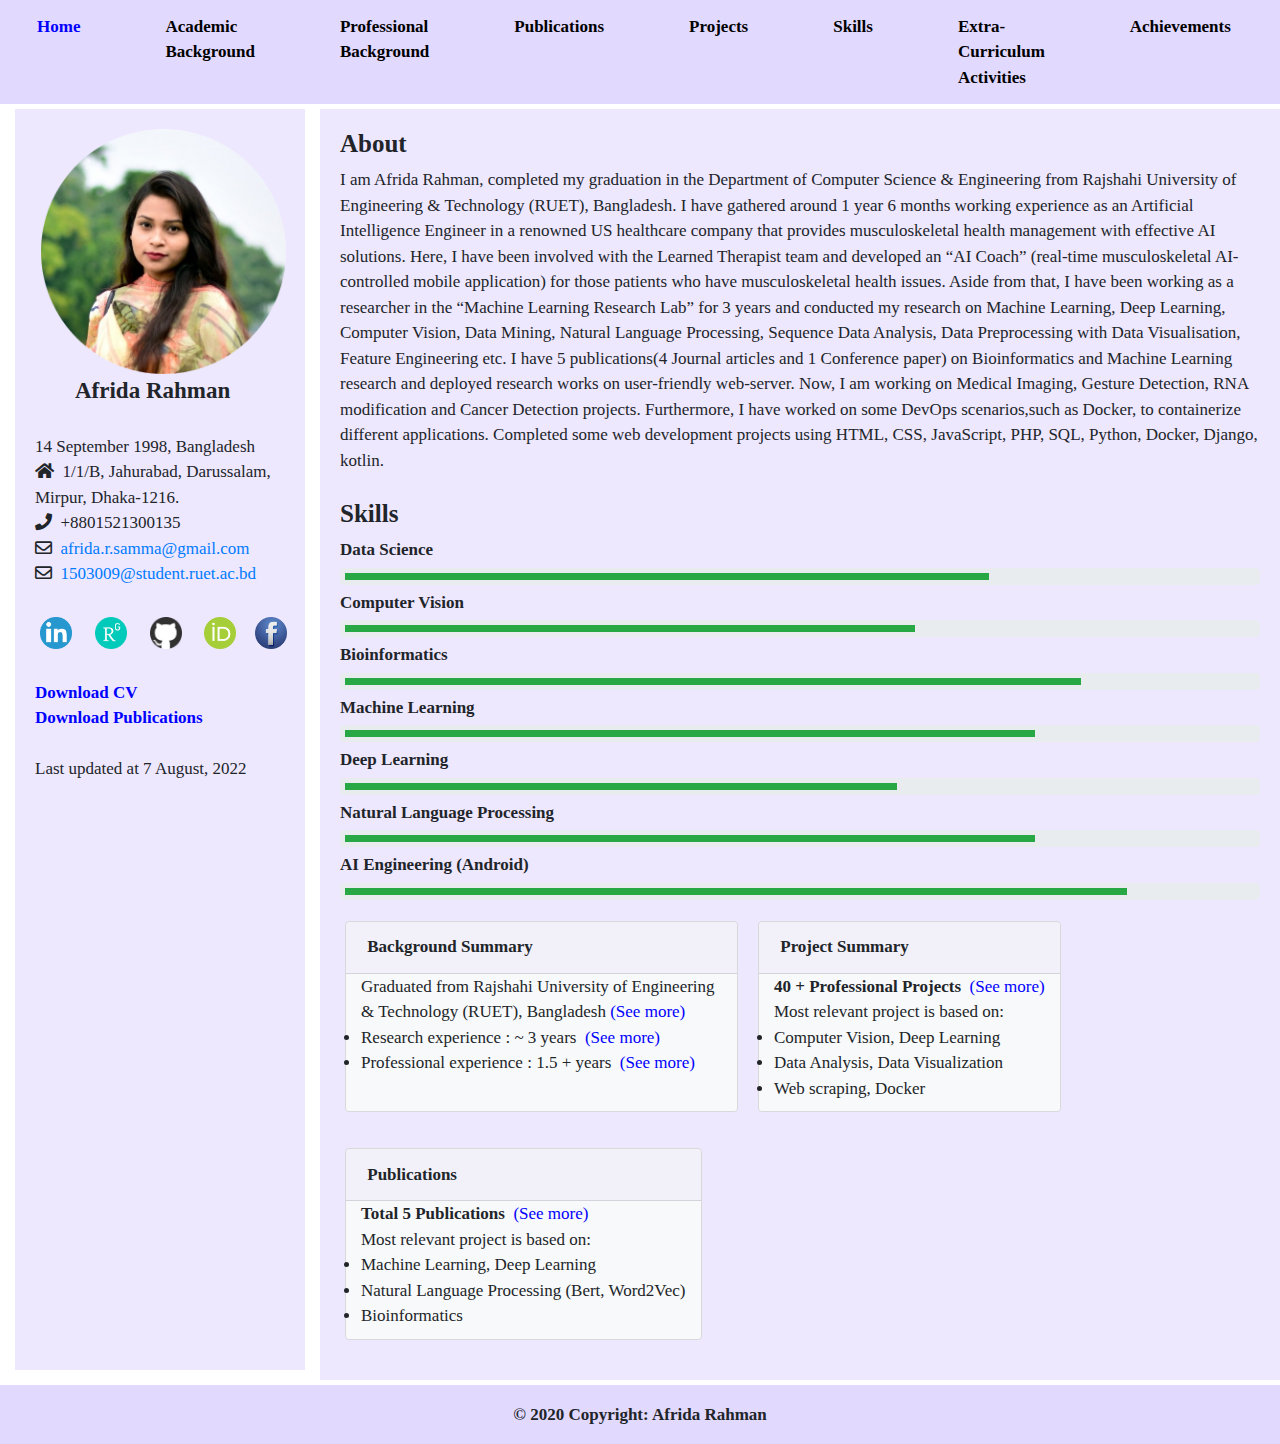
==== commit d0330ae8: "updated index" ====
--- a/Index.html
+++ b/Index.html
@@ -125,13 +125,14 @@
                         <h3>About</h3>
                         <div>
                                 I am Afrida Rahman, completed my graduation in the Department of Computer Science & Engineering from Rajshahi University of Engineering & Technology (RUET),
-                                Bangladesh. I have gathered around 1 year 6 months working experience as an Artificial Intelligence Engineer in a renowned healthcare company in the USA that
+                                Bangladesh. I have gathered around 1 year 6 months working experience as an Artificial Intelligence Engineer in a renowned US healthcare company that
                                 provides musculoskeletal health management with effective AI solutions. Here, I have been involved with the Learned Therapist team and developed an “AI Coach”
-                                for those patients who have musculoskeletal health issues. Aside from that, I have been working as a researcher in the “Machine Learning Research Lab” for 3 years
-                                and conducted my research on Sequence Data Analysis, Machine Learning, Data Preprocessing with Data Visualisation, Feature Engineering etc. Now I have 5 publications
-                                (4 Journal articles and 1 Conference paper) on Bioinformatics and Machine Learning research and deployed research works on user-friendly web-server. Furthermore,
-                                I have worked on some DevOps scenarios,such as Docker, to containerize different applications. Completed some web development projects using HTML, CSS, JavaScript,
-                                PHP, SQL, Python, Docker, Django, kotlin.
+                                (real-time musculoskeletal AI-controlled mobile application) for those patients who have musculoskeletal health issues. Aside from that, I have been working
+                                as a researcher in the “Machine Learning Research Lab” for 3 years and conducted my research on Machine Learning, Deep Learning, Computer Vision, Data Mining,
+                                Natural Language Processing, Sequence Data Analysis, Data Preprocessing with Data Visualisation, Feature Engineering etc. I have 5 publications(4 Journal articles
+                                and 1 Conference paper) on Bioinformatics and Machine Learning research and deployed research works on user-friendly web-server. Now, I am working on Medical Imaging,
+                                Gesture Detection, RNA modification and Cancer Detection projects. Furthermore, I have worked on some DevOps scenarios,such as Docker, to containerize different
+                                applications. Completed some web development projects using HTML, CSS, JavaScript, PHP, SQL, Python, Docker, Django, kotlin.
 
                         </div><br>
 						<h3>Skills</h3>
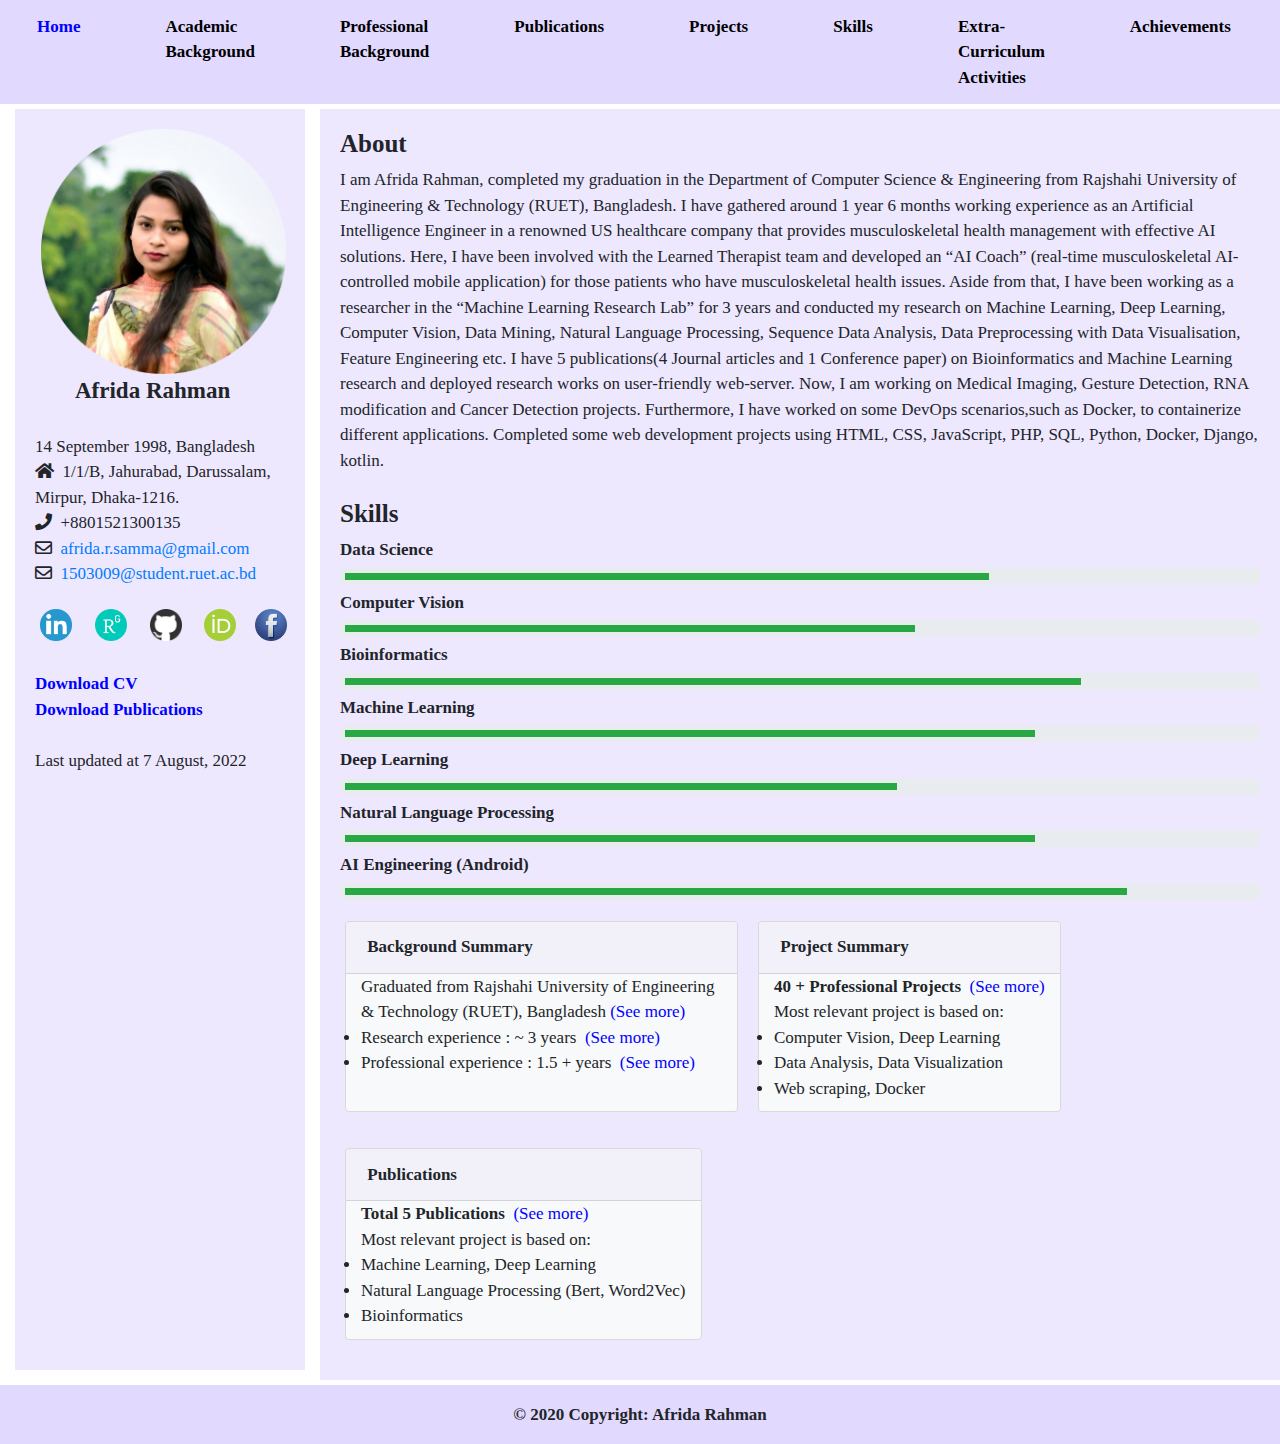
==== commit 19846039: "changed the sidebar" ====
--- a/Index.html
+++ b/Index.html
@@ -87,17 +87,15 @@
                 <div class="row">
                     <div class="col-lg-3 col-md-12">
                         <div class="about-image">
-                            <img src="./img/me-c.png" class="img-fluid" style="height:245px; padding-left:6px;" alt="Responsive image"/></br>
-							  <strong style="padding-left:40px; font-size:23px;">Afrida Rahman</strong></br></br>
-							  14 September 1998, Bangladesh</br>
-							  <i class="fas fa-home"></i> &nbsp;1/1/B, Jahurabad, Darussalam, Mirpur, Dhaka-1216.</br>
-							  <i class="fas fa-phone"></i>&nbsp; +8801521300135</br>
-							  
-							  <li class="far fa-envelope">&nbsp;&nbsp;<a href="mailto:afrida.r.samma@gmail.com">afrida.r.samma@gmail.com</a></li>
-							  <li class="far fa-envelope">&nbsp;&nbsp;<a href="mailto:1503009@student.ruet.ac.bd">1503009@student.ruet.ac.bd</a></li>
-							  </br></br>
-							  
-							  <div>
+                            <img src="./img/me-c.png" class="img-fluid" style="height:245px; padding-left:6px;" alt="Responsive image"/><br>
+							<strong style="padding-left:40px; font-size:23px;">Afrida Rahman</strong><br><br>
+                            <p>14 September 1998, Bangladesh <br>
+							  <i class="fas fa-home"></i> &nbsp;1/1/B, Jahurabad, Darussalam, Mirpur, Dhaka-1216.<br>
+                              <i class="fas fa-phone"></i>&nbsp; +8801521300135<br>
+							  <i class="far fa-envelope">&nbsp;&nbsp;<a href="mailto:afrida.r.samma@gmail.com">afrida.r.samma@gmail.com</a></i>
+							  <i class="far fa-envelope">&nbsp;&nbsp;<a href="mailto:1503009@student.ruet.ac.bd">1503009@student.ruet.ac.bd</a></i>
+                            </p>
+                            <div>
 							  <a href="https://www.linkedin.com/in/afridarahman/">
 								  <img src="./img/link.png" alt="Linkedin"  style="width:42px;height:42px;padding:5px;">
 							  </a>&nbsp;
@@ -107,17 +105,17 @@
 							  <a href="https://github.com/Afrida-Rahman">
 								  <img src="./img/github.png" alt="GitHub"  style="width:42px;height:42px;padding:5px;">
 							  </a>&nbsp;
-							  <a itemprop="sameAs" 
-							  content="https://orcid.org/0000-0002-6724-0338" href="https://orcid.org/0000-0002-6724-0338" 
+							  <a itemprop="sameAs"
+							  content="https://orcid.org/0000-0002-6724-0338" href="https://orcid.org/0000-0002-6724-0338"
 							  target="orcid.widget" rel="me noopener noreferrer">
-							  <img src="./img/orcid.png" 
+							  <img src="./img/orcid.png"
 							  style="width:42px;height:42px;padding:5px;" alt="ORCID"></a>&nbsp;
 							  <a href="https://www.facebook.com/profile.php?id=100010995120492">
 								  <img src="./img/fb.png" alt="facebook"  style="width:42px;height:42px;padding:5px;">
 							  </a>
-							</div><br>
-							<a href="./documents/CV_Afrida_Rahman.pdf"target="_blank" style="color:blue;"download><b>Download CV</b></a><br>
-							<a href="./documents/Publications.pdf" target="_blank" style="color:blue;"download><b>Download Publications</b></a>
+                            </div><br>
+							<a href="./documents/CV_Afrida_Rahman.pdf" target="_blank" style="color:blue;" download><b>Download CV</b></a><br>
+							<a href="./documents/Publications.pdf" target="_blank" style="color:blue;" download><b>Download Publications</b></a>
 							<br><br><p>Last updated at 7 August, 2022</p>
                         </div>
                     </div>
